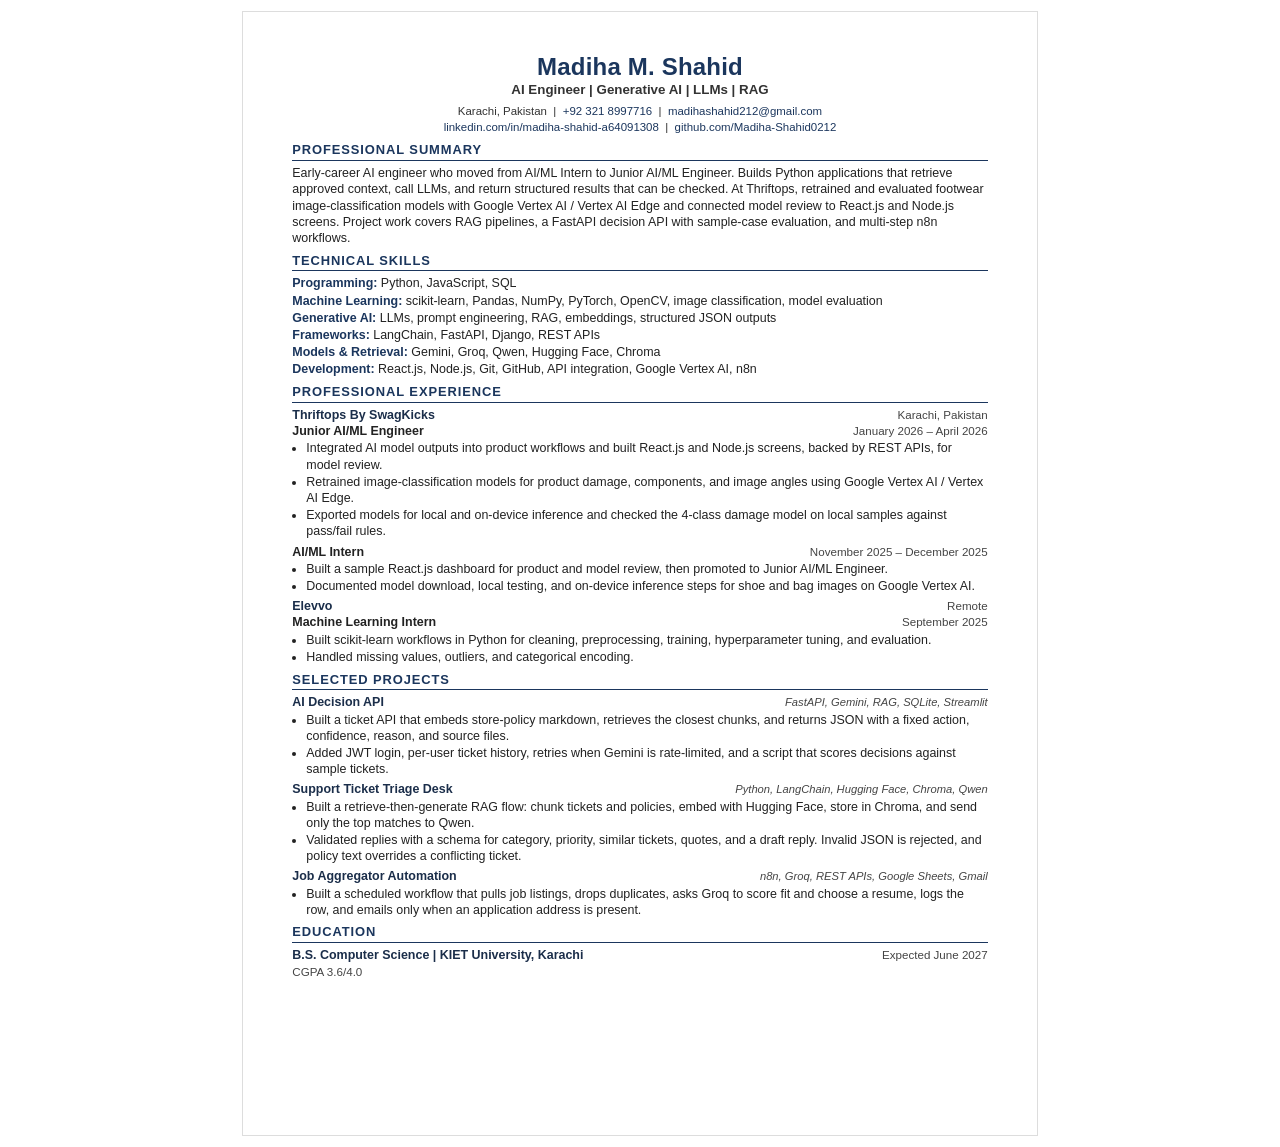
==== neubrain_resume.html @ 43240a6b "Add a one-page Neubrain AI Engineer resume. Tailor the CV to verified RAG, FastAPI, and SwagKicks mo" ====
<!DOCTYPE html>
<!--
  Neubrain AI Engineer (0-2 years) one-page CV.
  Re-export:
  google-chrome --headless=new --no-sandbox --disable-gpu --user-data-dir=/tmp/chrome-neubrain \
    --no-pdf-header-footer --print-to-pdf=Madiha_M_Shahid_Neubrain_AI_Engineer.pdf \
    file://$PWD/neubrain_resume.html
-->
<html lang="en">
<head>
  <meta charset="UTF-8" />
  <title>Madiha M. Shahid — AI Engineer</title>
  <style>
    @page { size: A4; margin: 11mm 13mm 10.5mm 13mm; }
    * { box-sizing: border-box; }
    html, body {
      margin: 0;
      padding: 0;
      background: #fff;
      color: #222;
      font-family: "Liberation Sans", "Noto Sans", Arial, Helvetica, sans-serif;
      font-size: 9.35pt;
      line-height: 1.30;
      -webkit-print-color-adjust: exact;
      print-color-adjust: exact;
    }
    a { color: #1b365d; text-decoration: none; }
    header { text-align: center; margin-bottom: 7px; }
    h1 {
      margin: 0 0 1px;
      font-size: 18pt;
      line-height: 1.12;
      color: #1b365d;
      letter-spacing: 0.2px;
    }
    .headline { margin: 0 0 4px; font-size: 10pt; font-weight: 700; color: #333; }
    .contact { margin: 0; font-size: 8.6pt; color: #333; line-height: 1.42; }
    section { margin: 0 0 6.5px; }
    h2 {
      margin: 0 0 4px;
      padding-bottom: 1px;
      font-size: 9.7pt;
      letter-spacing: 0.07em;
      text-transform: uppercase;
      color: #1b365d;
      border-bottom: 1.35px solid #1b365d;
    }
    p { margin: 0; }
    .summary { text-align: left; }
    .skill { margin: 0 0 1px; }
    .skill b { color: #1b365d; }
    .row {
      display: flex;
      justify-content: space-between;
      align-items: baseline;
      gap: 10px;
    }
    .org, .proj { font-weight: 700; color: #1b2e4a; }
    .role { font-weight: 700; }
    .meta { color: #444; font-size: 8.7pt; white-space: nowrap; }
    .stack { color: #444; font-size: 8.4pt; font-style: italic; text-align: right; }
    ul { margin: 1px 0 4px; padding: 0 0 0 14px; }
    li { margin: 0 0 1px; }
    .job { margin-bottom: 1px; }
    @media screen {
      body {
        width: 210mm;
        min-height: 297mm;
        margin: 12px auto;
        padding: 11mm 13mm 10.5mm;
        box-shadow: 0 0 0 1px #ddd;
      }
    }
  </style>
</head>
<body>
  <header>
    <h1>Madiha M. Shahid</h1>
    <p class="headline">AI Engineer | Generative AI | LLMs | RAG</p>
    <p class="contact">
      Karachi, Pakistan
      &nbsp;|&nbsp; <a href="tel:+923218997716">+92 321 8997716</a>
      &nbsp;|&nbsp; <a href="mailto:madihashahid212@gmail.com">madihashahid212@gmail.com</a><br />
      <a href="https://www.linkedin.com/in/madiha-shahid-a64091308/">linkedin.com/in/madiha-shahid-a64091308</a>
      &nbsp;|&nbsp;
      <a href="https://github.com/Madiha-Shahid0212">github.com/Madiha-Shahid0212</a>
    </p>
  </header>

  <section>
    <h2>Professional Summary</h2>
    <p class="summary">
      Early-career AI engineer who moved from AI/ML Intern to Junior AI/ML Engineer. Builds Python applications that retrieve approved context, call LLMs, and return structured results that can be checked.
      At Thriftops, retrained and evaluated footwear image-classification models with Google Vertex AI / Vertex AI Edge and connected model review to React.js and Node.js screens.
      Project work covers RAG pipelines, a FastAPI decision API with sample-case evaluation, and multi-step n8n workflows.
    </p>
  </section>

  <section>
    <h2>Technical Skills</h2>
    <p class="skill"><b>Programming:</b> Python, JavaScript, SQL</p>
    <p class="skill"><b>Machine Learning:</b> scikit-learn, Pandas, NumPy, PyTorch, OpenCV, image classification, model evaluation</p>
    <p class="skill"><b>Generative AI:</b> LLMs, prompt engineering, RAG, embeddings, structured JSON outputs</p>
    <p class="skill"><b>Frameworks:</b> LangChain, FastAPI, Django, REST APIs</p>
    <p class="skill"><b>Models &amp; Retrieval:</b> Gemini, Groq, Qwen, Hugging Face, Chroma</p>
    <p class="skill"><b>Development:</b> React.js, Node.js, Git, GitHub, API integration, Google Vertex AI, n8n</p>
  </section>

  <section>
    <h2>Professional Experience</h2>
    <div class="job">
      <div class="row">
        <span class="org">Thriftops By SwagKicks</span>
        <span class="meta">Karachi, Pakistan</span>
      </div>
      <div class="row">
        <span class="role">Junior AI/ML Engineer</span>
        <span class="meta">January 2026 – April 2026</span>
      </div>
      <ul>
        <li>Integrated AI model outputs into product workflows and built React.js and Node.js screens, backed by REST APIs, for model review.</li>
        <li>Retrained image-classification models for product damage, components, and image angles using Google Vertex AI / Vertex AI Edge.</li>
        <li>Exported models for local and on-device inference and checked the 4-class damage model on local samples against pass/fail rules.</li>
      </ul>
      <div class="row">
        <span class="role">AI/ML Intern</span>
        <span class="meta">November 2025 – December 2025</span>
      </div>
      <ul>
        <li>Built a sample React.js dashboard for product and model review, then promoted to Junior AI/ML Engineer.</li>
        <li>Documented model download, local testing, and on-device inference steps for shoe and bag images on Google Vertex AI.</li>
      </ul>
    </div>
    <div class="job">
      <div class="row">
        <span class="org">Elevvo</span>
        <span class="meta">Remote</span>
      </div>
      <div class="row">
        <span class="role">Machine Learning Intern</span>
        <span class="meta">September 2025</span>
      </div>
      <ul>
        <li>Built scikit-learn workflows in Python for cleaning, preprocessing, training, hyperparameter tuning, and evaluation.</li>
        <li>Handled missing values, outliers, and categorical encoding.</li>
      </ul>
    </div>
  </section>

  <section>
    <h2>Selected Projects</h2>
    <div class="job">
      <div class="row">
        <span class="proj">AI Decision API</span>
        <span class="stack">FastAPI, Gemini, RAG, SQLite, Streamlit</span>
      </div>
      <ul>
        <li>Built a ticket API that embeds store-policy markdown, retrieves the closest chunks, and returns JSON with a fixed action, confidence, reason, and source files.</li>
        <li>Added JWT login, per-user ticket history, retries when Gemini is rate-limited, and a script that scores decisions against sample tickets.</li>
      </ul>
    </div>
    <div class="job">
      <div class="row">
        <span class="proj">Support Ticket Triage Desk</span>
        <span class="stack">Python, LangChain, Hugging Face, Chroma, Qwen</span>
      </div>
      <ul>
        <li>Built a retrieve-then-generate RAG flow: chunk tickets and policies, embed with Hugging Face, store in Chroma, and send only the top matches to Qwen.</li>
        <li>Validated replies with a schema for category, priority, similar tickets, quotes, and a draft reply. Invalid JSON is rejected, and policy text overrides a conflicting ticket.</li>
      </ul>
    </div>
    <div class="job">
      <div class="row">
        <span class="proj">Job Aggregator Automation</span>
        <span class="stack">n8n, Groq, REST APIs, Google Sheets, Gmail</span>
      </div>
      <ul>
        <li>Built a scheduled workflow that pulls job listings, drops duplicates, asks Groq to score fit and choose a resume, logs the row, and emails only when an application address is present.</li>
      </ul>
    </div>
  </section>

  <section>
    <h2>Education</h2>
    <div class="row">
      <span class="org">B.S. Computer Science | KIET University, Karachi</span>
      <span class="meta">Expected June 2027</span>
    </div>
    <p class="meta">CGPA 3.6/4.0</p>
  </section>
</body>
</html>
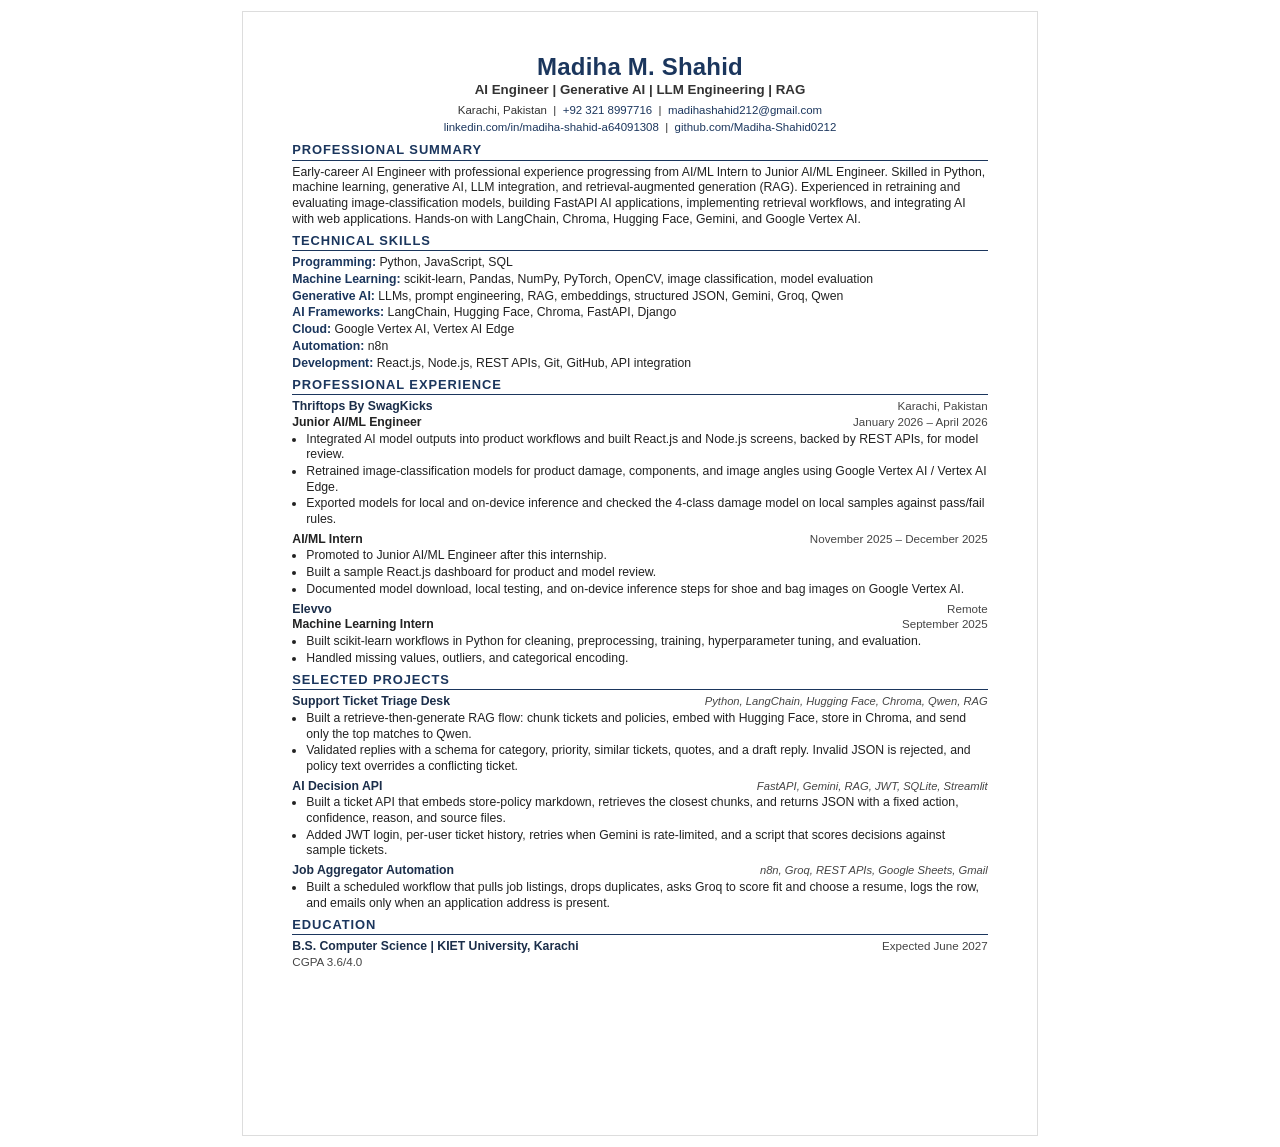
==== commit 579a09b5: "Tighten the Neubrain resume for recruiter scan order. Put RAG triage first, split cloud and automati" ====
--- a/neubrain_resume.html
+++ b/neubrain_resume.html
@@ -19,8 +19,8 @@
       background: #fff;
       color: #222;
       font-family: "Liberation Sans", "Noto Sans", Arial, Helvetica, sans-serif;
-      font-size: 9.35pt;
-      line-height: 1.30;
+      font-size: 9.2pt;
+      line-height: 1.28;
       -webkit-print-color-adjust: exact;
       print-color-adjust: exact;
     }
@@ -35,7 +35,7 @@
     }
     .headline { margin: 0 0 4px; font-size: 10pt; font-weight: 700; color: #333; }
     .contact { margin: 0; font-size: 8.6pt; color: #333; line-height: 1.42; }
-    section { margin: 0 0 6.5px; }
+    section { margin: 0 0 5.5px; }
     h2 {
       margin: 0 0 4px;
       padding-bottom: 1px;
@@ -76,7 +76,7 @@
 <body>
   <header>
     <h1>Madiha M. Shahid</h1>
-    <p class="headline">AI Engineer | Generative AI | LLMs | RAG</p>
+    <p class="headline">AI Engineer | Generative AI | LLM Engineering | RAG</p>
     <p class="contact">
       Karachi, Pakistan
       &nbsp;|&nbsp; <a href="tel:+923218997716">+92 321 8997716</a>
@@ -90,9 +90,7 @@
   <section>
     <h2>Professional Summary</h2>
     <p class="summary">
-      Early-career AI engineer who moved from AI/ML Intern to Junior AI/ML Engineer. Builds Python applications that retrieve approved context, call LLMs, and return structured results that can be checked.
-      At Thriftops, retrained and evaluated footwear image-classification models with Google Vertex AI / Vertex AI Edge and connected model review to React.js and Node.js screens.
-      Project work covers RAG pipelines, a FastAPI decision API with sample-case evaluation, and multi-step n8n workflows.
+      Early-career AI Engineer with professional experience progressing from AI/ML Intern to Junior AI/ML Engineer. Skilled in Python, machine learning, generative AI, LLM integration, and retrieval-augmented generation (RAG). Experienced in retraining and evaluating image-classification models, building FastAPI AI applications, implementing retrieval workflows, and integrating AI with web applications. Hands-on with LangChain, Chroma, Hugging Face, Gemini, and Google Vertex AI.
     </p>
   </section>
 
@@ -100,10 +98,11 @@
     <h2>Technical Skills</h2>
     <p class="skill"><b>Programming:</b> Python, JavaScript, SQL</p>
     <p class="skill"><b>Machine Learning:</b> scikit-learn, Pandas, NumPy, PyTorch, OpenCV, image classification, model evaluation</p>
-    <p class="skill"><b>Generative AI:</b> LLMs, prompt engineering, RAG, embeddings, structured JSON outputs</p>
-    <p class="skill"><b>Frameworks:</b> LangChain, FastAPI, Django, REST APIs</p>
-    <p class="skill"><b>Models &amp; Retrieval:</b> Gemini, Groq, Qwen, Hugging Face, Chroma</p>
-    <p class="skill"><b>Development:</b> React.js, Node.js, Git, GitHub, API integration, Google Vertex AI, n8n</p>
+    <p class="skill"><b>Generative AI:</b> LLMs, prompt engineering, RAG, embeddings, structured JSON, Gemini, Groq, Qwen</p>
+    <p class="skill"><b>AI Frameworks:</b> LangChain, Hugging Face, Chroma, FastAPI, Django</p>
+    <p class="skill"><b>Cloud:</b> Google Vertex AI, Vertex AI Edge</p>
+    <p class="skill"><b>Automation:</b> n8n</p>
+    <p class="skill"><b>Development:</b> React.js, Node.js, REST APIs, Git, GitHub, API integration</p>
   </section>
 
   <section>
@@ -127,7 +126,8 @@
         <span class="meta">November 2025 – December 2025</span>
       </div>
       <ul>
-        <li>Built a sample React.js dashboard for product and model review, then promoted to Junior AI/ML Engineer.</li>
+        <li>Promoted to Junior AI/ML Engineer after this internship.</li>
+        <li>Built a sample React.js dashboard for product and model review.</li>
         <li>Documented model download, local testing, and on-device inference steps for shoe and bag images on Google Vertex AI.</li>
       </ul>
     </div>
@@ -151,22 +151,22 @@
     <h2>Selected Projects</h2>
     <div class="job">
       <div class="row">
+        <span class="proj">Support Ticket Triage Desk</span>
+        <span class="stack">Python, LangChain, Hugging Face, Chroma, Qwen, RAG</span>
+      </div>
+      <ul>
+        <li>Built a retrieve-then-generate RAG flow: chunk tickets and policies, embed with Hugging Face, store in Chroma, and send only the top matches to Qwen.</li>
+        <li>Validated replies with a schema for category, priority, similar tickets, quotes, and a draft reply. Invalid JSON is rejected, and policy text overrides a conflicting ticket.</li>
+      </ul>
+    </div>
+    <div class="job">
+      <div class="row">
         <span class="proj">AI Decision API</span>
-        <span class="stack">FastAPI, Gemini, RAG, SQLite, Streamlit</span>
+        <span class="stack">FastAPI, Gemini, RAG, JWT, SQLite, Streamlit</span>
       </div>
       <ul>
         <li>Built a ticket API that embeds store-policy markdown, retrieves the closest chunks, and returns JSON with a fixed action, confidence, reason, and source files.</li>
         <li>Added JWT login, per-user ticket history, retries when Gemini is rate-limited, and a script that scores decisions against sample tickets.</li>
-      </ul>
-    </div>
-    <div class="job">
-      <div class="row">
-        <span class="proj">Support Ticket Triage Desk</span>
-        <span class="stack">Python, LangChain, Hugging Face, Chroma, Qwen</span>
-      </div>
-      <ul>
-        <li>Built a retrieve-then-generate RAG flow: chunk tickets and policies, embed with Hugging Face, store in Chroma, and send only the top matches to Qwen.</li>
-        <li>Validated replies with a schema for category, priority, similar tickets, quotes, and a draft reply. Invalid JSON is rejected, and policy text overrides a conflicting ticket.</li>
       </ul>
     </div>
     <div class="job">
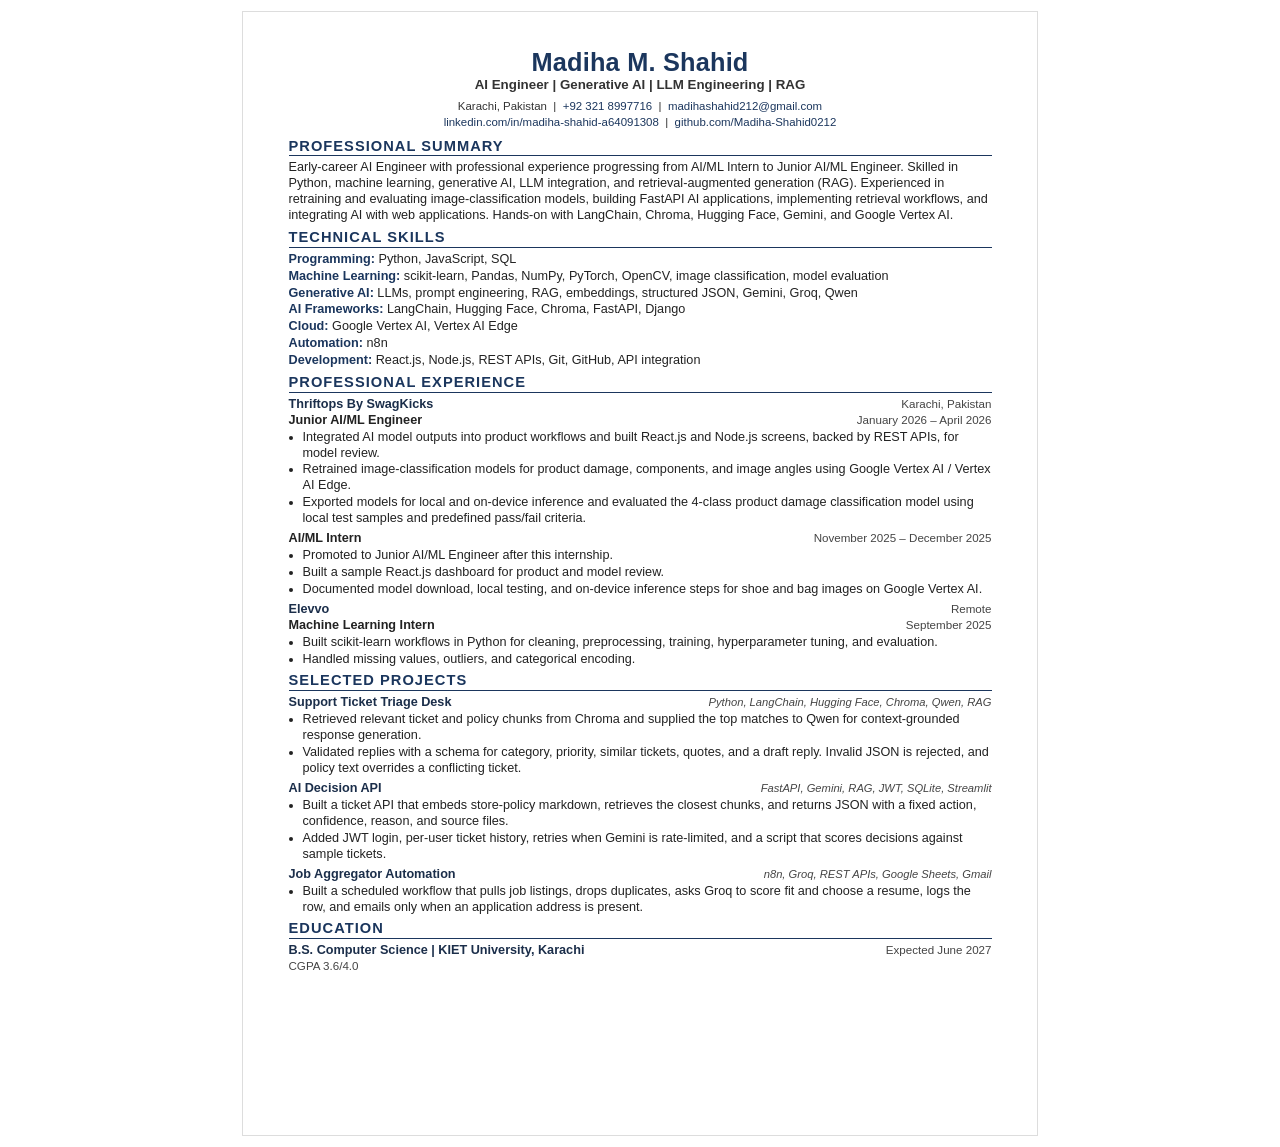
==== commit e263be08: "Polish the AI Engineer resume wording and export name. Clarify damage-model evaluation and Chroma re" ====
--- a/neubrain_resume.html
+++ b/neubrain_resume.html
@@ -11,16 +11,16 @@
   <meta charset="UTF-8" />
   <title>Madiha M. Shahid — AI Engineer</title>
   <style>
-    @page { size: A4; margin: 11mm 13mm 10.5mm 13mm; }
+    @page { size: A4; margin: 9.5mm 12mm 9mm 12mm; }
     * { box-sizing: border-box; }
     html, body {
       margin: 0;
       padding: 0;
       background: #fff;
       color: #222;
-      font-family: "Liberation Sans", "Noto Sans", Arial, Helvetica, sans-serif;
-      font-size: 9.2pt;
-      line-height: 1.28;
+      font-family: Arial, "Liberation Sans", Calibri, Helvetica, sans-serif;
+      font-size: 9.5pt;
+      line-height: 1.26;
       -webkit-print-color-adjust: exact;
       print-color-adjust: exact;
     }
@@ -28,18 +28,19 @@
     header { text-align: center; margin-bottom: 7px; }
     h1 {
       margin: 0 0 1px;
-      font-size: 18pt;
+      font-size: 19pt;
       line-height: 1.12;
       color: #1b365d;
       letter-spacing: 0.2px;
     }
     .headline { margin: 0 0 4px; font-size: 10pt; font-weight: 700; color: #333; }
     .contact { margin: 0; font-size: 8.6pt; color: #333; line-height: 1.42; }
-    section { margin: 0 0 5.5px; }
+    section { margin: 0 0 4.5px; }
+    h2 { line-height: 1.15; }
     h2 {
       margin: 0 0 4px;
       padding-bottom: 1px;
-      font-size: 9.7pt;
+      font-size: 11pt;
       letter-spacing: 0.07em;
       text-transform: uppercase;
       color: #1b365d;
@@ -67,7 +68,7 @@
         width: 210mm;
         min-height: 297mm;
         margin: 12px auto;
-        padding: 11mm 13mm 10.5mm;
+        padding: 9.5mm 12mm 9mm;
         box-shadow: 0 0 0 1px #ddd;
       }
     }
@@ -119,7 +120,7 @@
       <ul>
         <li>Integrated AI model outputs into product workflows and built React.js and Node.js screens, backed by REST APIs, for model review.</li>
         <li>Retrained image-classification models for product damage, components, and image angles using Google Vertex AI / Vertex AI Edge.</li>
-        <li>Exported models for local and on-device inference and checked the 4-class damage model on local samples against pass/fail rules.</li>
+        <li>Exported models for local and on-device inference and evaluated the 4-class product damage classification model using local test samples and predefined pass/fail criteria.</li>
       </ul>
       <div class="row">
         <span class="role">AI/ML Intern</span>
@@ -155,7 +156,7 @@
         <span class="stack">Python, LangChain, Hugging Face, Chroma, Qwen, RAG</span>
       </div>
       <ul>
-        <li>Built a retrieve-then-generate RAG flow: chunk tickets and policies, embed with Hugging Face, store in Chroma, and send only the top matches to Qwen.</li>
+        <li>Retrieved relevant ticket and policy chunks from Chroma and supplied the top matches to Qwen for context-grounded response generation.</li>
         <li>Validated replies with a schema for category, priority, similar tickets, quotes, and a draft reply. Invalid JSON is rejected, and policy text overrides a conflicting ticket.</li>
       </ul>
     </div>
